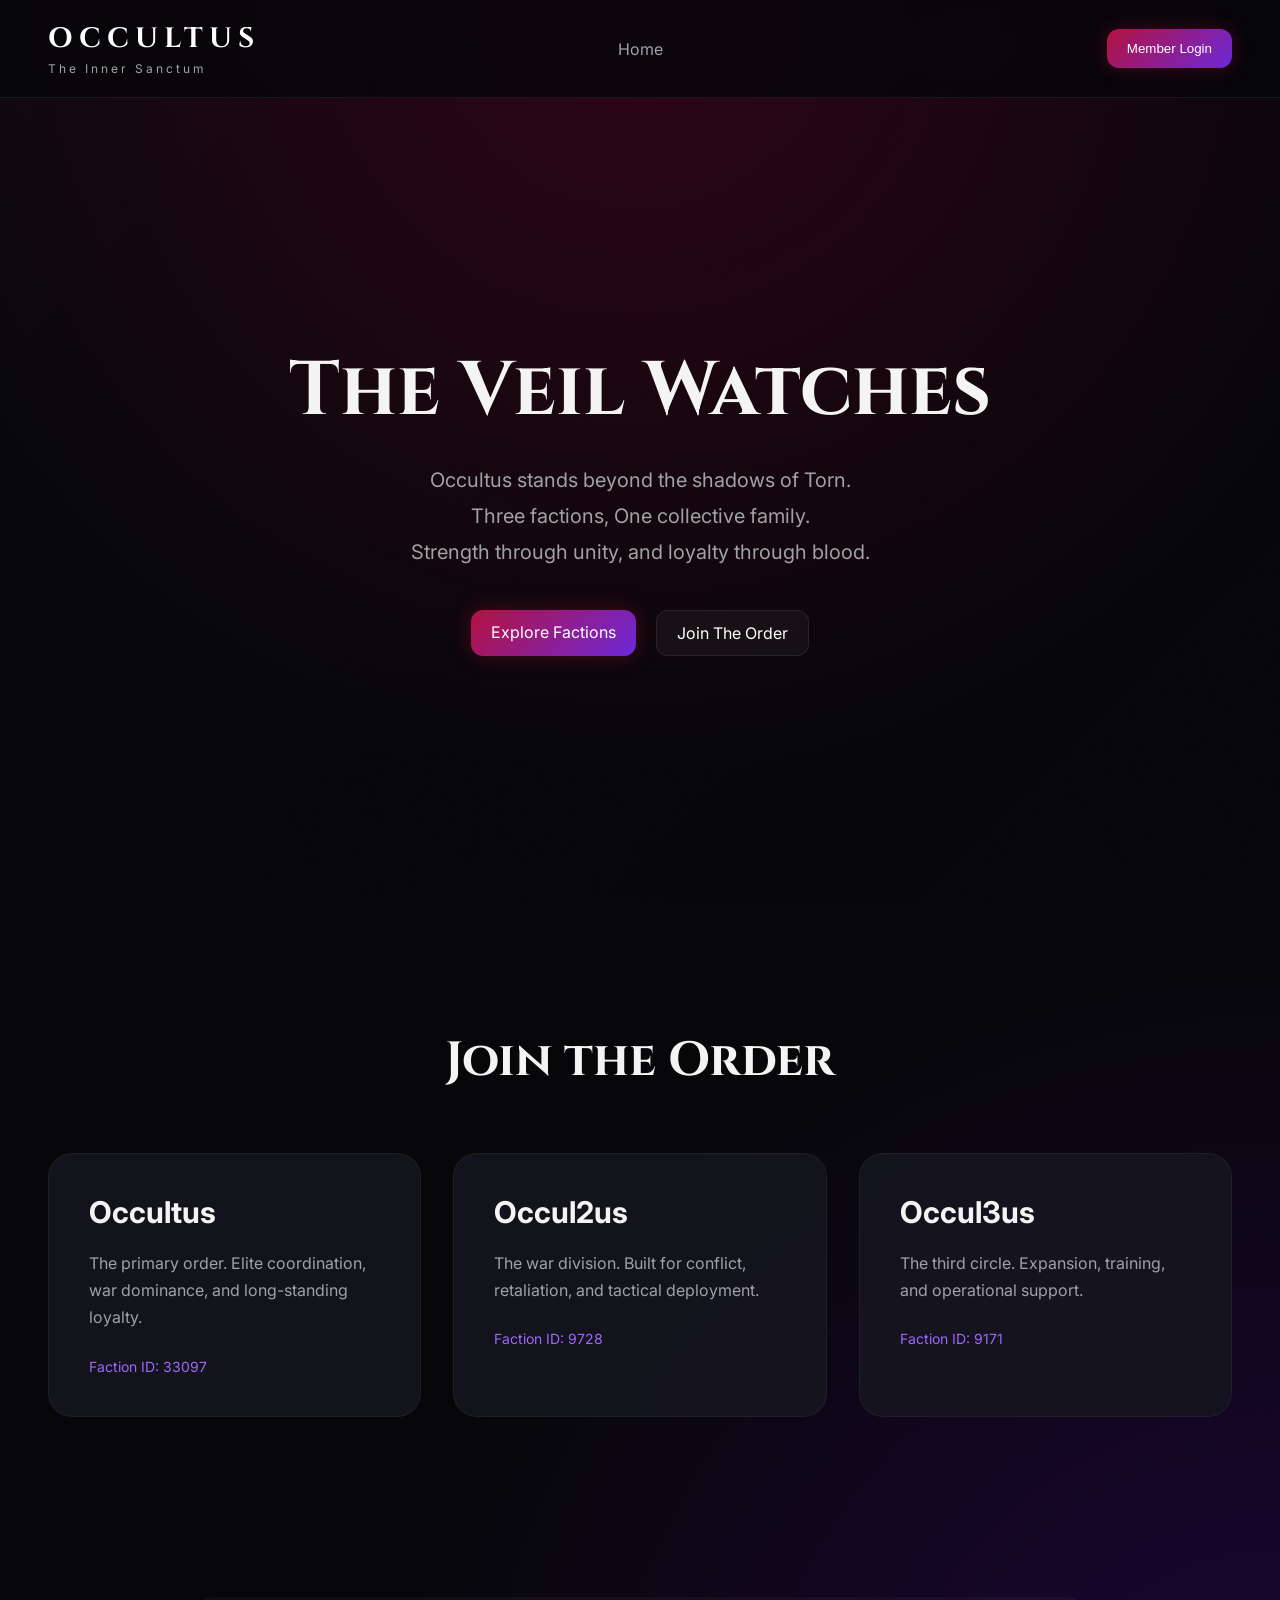
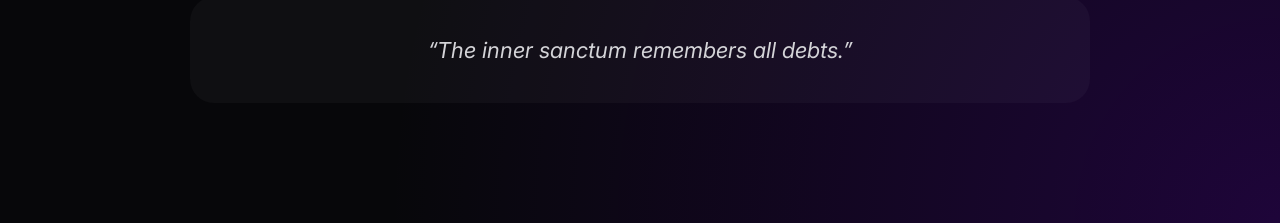
==== index.html @ 8f7e796f "Added companies page" ====
<!DOCTYPE html>
<html lang="en">
<head>
  <meta charset="UTF-8" />
  <meta name="viewport" content="width=device-width, initial-scale=1.0"/>

  <title>Occultus Hub</title>

  <link rel="stylesheet" href="css/style.css">
  <link rel="stylesheet" href="css/animations.css">
  <link rel="stylesheet" href="css/responsive.css">

  <link rel="preconnect" href="https://fonts.googleapis.com">
  <link href="https://fonts.googleapis.com/css2?family=Cinzel:wght@400;600;700&family=Inter:wght@300;400;500;600&display=swap" rel="stylesheet">
</head>

<body>

  <div class="background-overlay"></div>

  <!-- NAVBAR -->
  <nav class="navbar">

    <div class="nav-left">
      <div class="logo-container">
        <h1 class="logo-text">OCCULTUS</h1>
        <span class="logo-subtitle">
          The Inner Sanctum
        </span>
      </div>
    </div>

    <div class="nav-center"></div>

    <div class="nav-right">
      <div  id="welcomeContainer"  class="welcome-container hidden">
        <span id="welcomeText"></span>
        <button  id="logoutBtn"  class="logout-btn">  Logout</button>
      </div>
      <button  id="loginBtn"  class="login-btn">  Member Login</button>
    </div>

  </nav>

  <!-- HERO -->
  <section class="hero-section">

    <div class="hero-content">

      <div class="hero-glow"></div>

      <h1 class="hero-title">
        The Veil Watches
      </h1>

      <p class="hero-description">
        Occultus stands beyond the shadows of Torn.<br>
        Three factions, One collective family.<br>
        Strength through unity, and loyalty through blood.
      </p>

      <div class="hero-buttons">
        <a href="factions.html" class="primary-btn">
          Explore Factions
        </a>

        <a href="https://www.torn.com/factions.php?step=profile&ID=33097" class="secondary-btn">
          Join The Order
        </a>
      </div>

    </div>

  </section>

  <!-- FACTIONS -->
  <section class="faction-section">

    <h2 class="section-title">
      Join the Order
    </h2>

    <div class="faction-grid">

      <div class="faction-card">
        <div class="card-glow"></div>

        <h3>Occultus</h3>

        <p>
          The primary order. Elite coordination,
          war dominance, and long-standing loyalty.
        </p>

        <span class="faction-meta">Faction ID: 33097</span>
      </div>

      <div class="faction-card">
        <div class="card-glow"></div>

        <h3>Occul2us</h3>

        <p>
          The war division. Built for conflict,
          retaliation, and tactical deployment.
        </p>

        <span class="faction-meta">Faction ID: 9728</span>
      </div>

      <div class="faction-card">
        <div class="card-glow"></div>

        <h3>Occul3us</h3>

        <p>
          The third circle. Expansion,
          training, and operational support.
        </p>

        <span class="faction-meta">Faction ID: 9171</span>
      </div>

    </div>

  </section>

  <!-- QUOTE -->
  <section class="quote-section">

    <div class="quote-box">
        <p id="rotatingQuote"></p>
    </div>

  </section>

  <!-- LOGIN MODAL -->
  <div id="loginModal" class="modal hidden">

    <div class="modal-content">

      <button id="closeModal" class="close-btn">  ×</button>

      <h2>Member Authentication</h2>
      <p class="modal-description">
        Enter your Torn API key to access the inner sanctum.
      </p>

      <input
        type="password"
        id="apiKeyInput"
        placeholder="Enter Torn API Key"
      />

      <button  id="submitLogin"  class="submit-btn">  Authenticate</button>

      <div id="loginStatus"></div>

    </div>

  </div>

  <script src="js/config.js"></script>
  <script src="js/auth.js"></script>
  <script src="js/nav.js"></script>
  <script src="js/ui.js"></script>
  <script src="js/app.js"></script>

</body>
</html>
---- css/style.css ----
* {
  margin: 0;
  padding: 0;
  box-sizing: border-box;
}

:root {
  --bg-primary: #07070a;
  --bg-secondary: #121218;
  --bg-card: rgba(22, 22, 32, 0.82);

  --red-primary: #b3123f;
  --red-glow: #ff2f6d;

  --purple-primary: #6d28d9;
  --purple-glow: #9f67ff;

  --text-primary: #f4f4f5;
  --text-secondary: #a1a1aa;

  --border-glow: rgba(255,255,255,0.08);
}

body {
  background:
    radial-gradient(circle at top, rgba(120, 0, 40, 0.35), transparent 40%),
    radial-gradient(circle at bottom right, rgba(90, 0, 180, 0.28), transparent 40%),
    var(--bg-primary);

  color: var(--text-primary);

  font-family: 'Inter', sans-serif;

  min-height: 100vh;

  overflow-x: hidden;
}
body::after {
  content: "";
  position: fixed;
  inset: 0;
  background: url("../assets/noise.png");
  opacity: 0.05;
  pointer-events: none;
}

.background-overlay {
  position: fixed;
  inset: 0;

  background:
    linear-gradient(
      135deg,
      rgba(255,255,255,0.01),
      rgba(255,255,255,0)
    );

  pointer-events: none;
}

/* NAVBAR */
.navbar {
  position: sticky;
  top: 0;

  width: 100%;

  padding: 20px 48px;

  display: flex;
  align-items: center;
  justify-content: space-between;

  background: rgba(5, 5, 10, 0.82);

  border-bottom: 1px solid var(--border-glow);

  backdrop-filter: blur(14px);

  z-index: 1000;

  position: sticky;
}

.nav-left,
.nav-right {
  z-index: 2;
}

.nav-left {
  display: flex;
  align-items: center;
}

.nav-right {
  display: flex;
  align-items: center;
  gap: 12px;
}

.nav-center {
  position: absolute;

  left: 50%;
  transform: translateX(-50%);

  display: flex;
  align-items: center;
  justify-content: center;

  gap: 32px;

  z-index: 1;
}

.nav-center a {
  color: var(--text-secondary);

  text-decoration: none;

  transition: 0.3s ease;
}

.nav-center a:hover {
  color: white;
}

.logo-container {
  position: relative;
}

.logo-text {
  font-family: 'Cinzel', serif;

  letter-spacing: 6px;

  font-size: 28px;

  color: white;
}

.logo-subtitle {
  color: var(--text-secondary);

  font-size: 12px;

  letter-spacing: 3px;
}

.login-btn,
.submit-btn,
.primary-btn,
.secondary-btn,
.logout-btn {
  border: none;

  cursor: pointer;

  transition: 0.3s ease;
}

.login-btn,
.submit-btn,
.primary-btn {
  background:
    linear-gradient(
      135deg,
      var(--red-primary),
      var(--purple-primary)
    );

  color: white;

  padding: 12px 20px;

  border-radius: 12px;

  box-shadow:
    0 0 20px rgba(179, 18, 63, 0.35);
}

.login-btn:hover,
.submit-btn:hover,
.primary-btn:hover {
  transform: translateY(-2px);

  box-shadow:
    0 0 30px rgba(179, 18, 63, 0.5);
}

.secondary-btn {
  padding: 12px 20px;

  border-radius: 12px;

  background: rgba(255,255,255,0.04);

  border: 1px solid rgba(255,255,255,0.08);

  color: white;

  text-decoration: none;
}

.hero-section {
  min-height: 90vh;

  display: flex;
  align-items: center;
  justify-content: center;

  padding: 100px 24px;

  text-align: center;
}

.hero-content {
  max-width: 900px;
}

.hero-title {
  font-family: 'Cinzel', serif;

  font-size: 76px;

  line-height: 1.1;

  margin-bottom: 28px;
}

.hero-description {
  color: var(--text-secondary);

  font-size: 20px;

  line-height: 1.8;

  max-width: 700px;

  margin: 0 auto 40px auto;
}

.hero-buttons {
  display: flex;
  gap: 20px;
  justify-content: center;
}

.primary-btn,
.secondary-btn {
  text-decoration: none;
}

.faction-section {
  padding: 120px 48px;
}

.section-title {
  font-family: 'Cinzel', serif;

  text-align: center;

  font-size: 48px;

  margin-bottom: 60px;
}

.faction-grid {
  display: grid;

  grid-template-columns: repeat(3, 1fr);

  gap: 32px;
}

.faction-card {
  position: relative;

  background: var(--bg-card);

  border: 1px solid rgba(255,255,255,0.05);

  border-radius: 24px;

  padding: 40px;

  overflow: visible;

  backdrop-filter: blur(12px);

  transition: 0.3s ease;
}

.faction-card:hover {
  transform: translateY(-6px);

  border-color: rgba(255,255,255,0.12);
}

.faction-card h3 {
  font-size: 30px;

  margin-bottom: 20px;
}

.faction-card p {
  color: var(--text-secondary);

  line-height: 1.7;

  margin-bottom: 24px;
}

.faction-tag {
  color: var(--purple-glow);

  font-size: 14px;
}

.quote-section {
  padding: 60px 24px 120px;
}

.quote-box {
  max-width: 900px;

  margin: auto;

  padding: 40px;

  border-radius: 24px;

  background: rgba(255,255,255,0.03);

  text-align: center;

  font-size: 22px;

  font-style: italic;

  color: #d4d4d8;
}

#rotatingQuote {
  transition: opacity 0.3s ease;
}

/* MODAL */

.modal {
  position: fixed;
  inset: 0;

  display: flex;
  align-items: center;
  justify-content: center;

  background: rgba(0,0,0,0.75);

  z-index: 5000;
}

.modal-content {
  width: 90%;
  max-width: 460px;

  background: #121218;

  border-radius: 24px;

  padding: 40px;

  position: relative;

  border: 1px solid rgba(255,255,255,0.08);
}

.modal-content h2 {
  margin-bottom: 16px;
}

.modal-description {
  color: var(--text-secondary);

  margin-bottom: 24px;
}

.modal-content input {
  width: 100%;

  padding: 16px;

  border-radius: 12px;

  border: none;

  background: rgba(255,255,255,0.05);

  color: white;

  margin-bottom: 20px;
}

.close-btn {
  position: absolute;

  top: 20px;
  right: 20px;

  background: none;

  border: none;

  color: white;

  font-size: 28px;

  cursor: pointer;
}

.hidden {
  display: none !important;
}

.welcome-container {
  display: flex;
  align-items: center;
  gap: 12px;
}

.logout-btn {
  background: rgba(255,255,255,0.08);

  color: white;

  padding: 10px 14px;

  border-radius: 10px;
}

.active-faction {
  border: 1px solid rgba(255, 47, 109, 0.8) !important;
  box-shadow:
    0 0 25px rgba(255, 47, 109, 0.4),
    inset 0 0 30px rgba(109, 40, 217, 0.2);
  transform: scale(1.02);
}

.faction-meta {
  margin-top: 10px;
  font-size: 14px;
  /*color: var(--text-secondary);*/
  color: var(--purple-glow);
}

.company-stars {
  margin: 16px 0;
  font-size: 20px;
}

.company-star {
  color: rgba(255,255,255,0.2);
}

.company-star.filled {
  color: #ffd166;
}

.company-expand {
  max-height: 0;
  overflow: hidden;
  transition: 0.35s ease;
}

.company-card.expanded .company-expand {
  max-height: 2000px;
  margin-top: 30px;
}

.company-detail-grid {
  display: grid;
  grid-template-columns: 1fr 1fr 1fr;
  gap: 25px;
}

.company-detail-grid > div {
  padding: 5px 0;
}

.employee-title {
  padding: 15px 0 0;
  font-size: 18px;
}

.employee-row {
  display: grid;
  grid-template-columns: 1.5fr 1fr 1fr;
  gap: 12px;

  padding: 12px 0;

  border-bottom:
    1px solid rgba(255,255,255,0.05);

  font-size: 14px;
}

.employee-row a,
.faction-meta a {
  color: var(--purple-glow);
  text-decoration: none;
}

.employee-row a:hover,
.faction-meta a:hover {
  color: white;
}
---- css/animations.css ----
.hero-title {
  animation: fadeUp 1s ease forwards;
}

.hero-description {
  animation: fadeUp 1.4s ease forwards;
}

.hero-buttons {
  animation: fadeUp 1.8s ease forwards;
}

@keyframes fadeUp {
  from {
    opacity: 0;
    transform: translateY(30px);
  }

  to {
    opacity: 1;
    transform: translateY(0);
  }
}
---- css/responsive.css ----
@media (max-width: 1100px) {

  .faction-grid {
    grid-template-columns: 1fr;
  }

}

@media (max-width: 900px) {

  .navbar {
    flex-direction: column;
    gap: 24px;
  }

  .nav-center {
    flex-wrap: wrap;
    justify-content: center;
  }

  .hero-title {
    font-size: 52px;
  }

  .hero-description {
    font-size: 18px;
  }

}

@media (max-width: 600px) {

  .navbar {
    padding: 20px;
  }

  .hero-title {
    font-size: 40px;
  }

  .hero-buttons {
    flex-direction: column;
  }

  .section-title {
    font-size: 34px;
  }

  .faction-card {
    padding: 28px;
  }

}
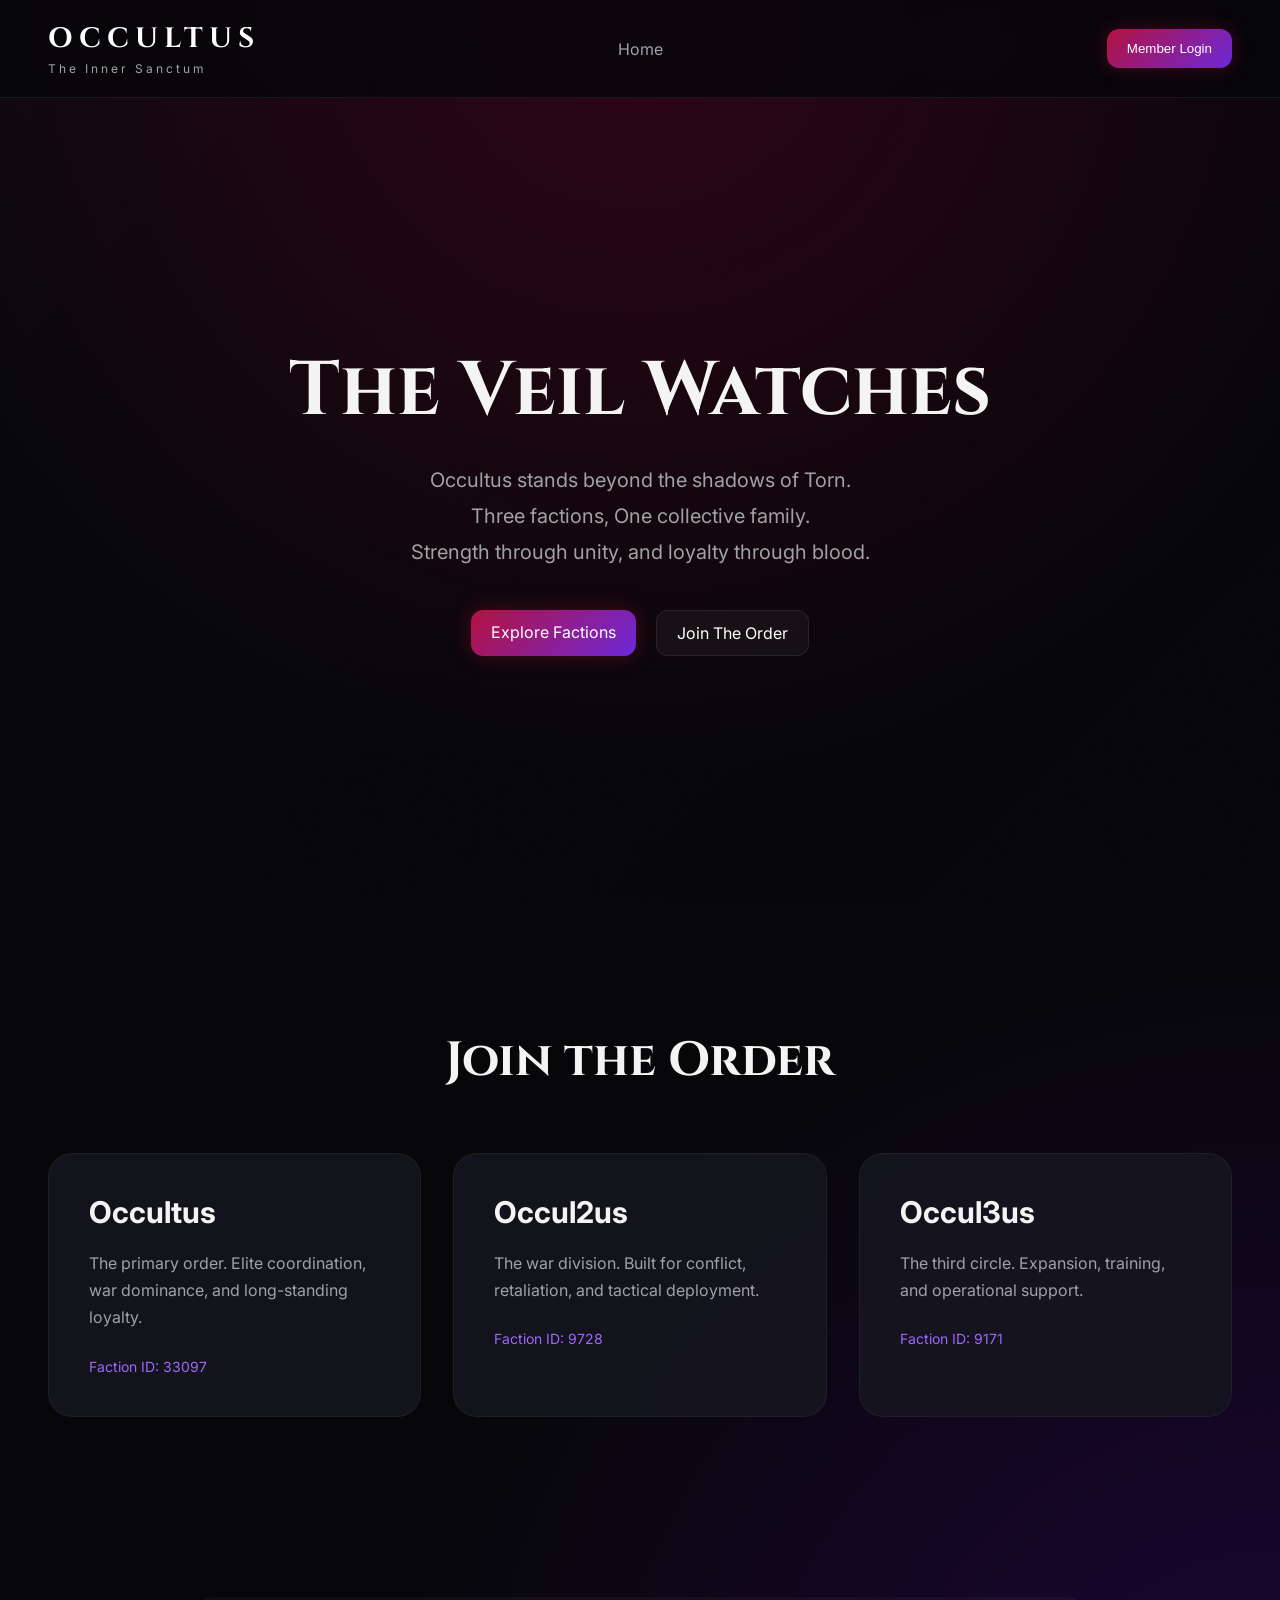
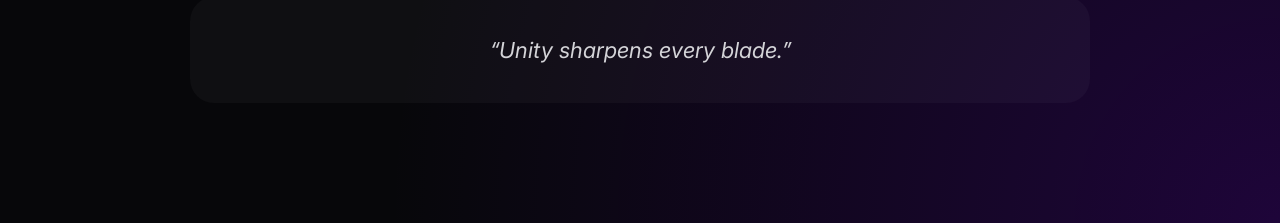
==== commit c94c9152: "Merge branch 'main' of https://github.com/ReconDalek/OccultusHub" ====
--- a/index.html
+++ b/index.html
@@ -46,7 +46,6 @@
   <section class="hero-section">
 
     <div class="hero-content">
-
       <div class="hero-glow"></div>
 
       <h1 class="hero-title">
@@ -167,4 +166,4 @@
   <script src="js/app.js"></script>
 
 </body>
-</html>+</html>
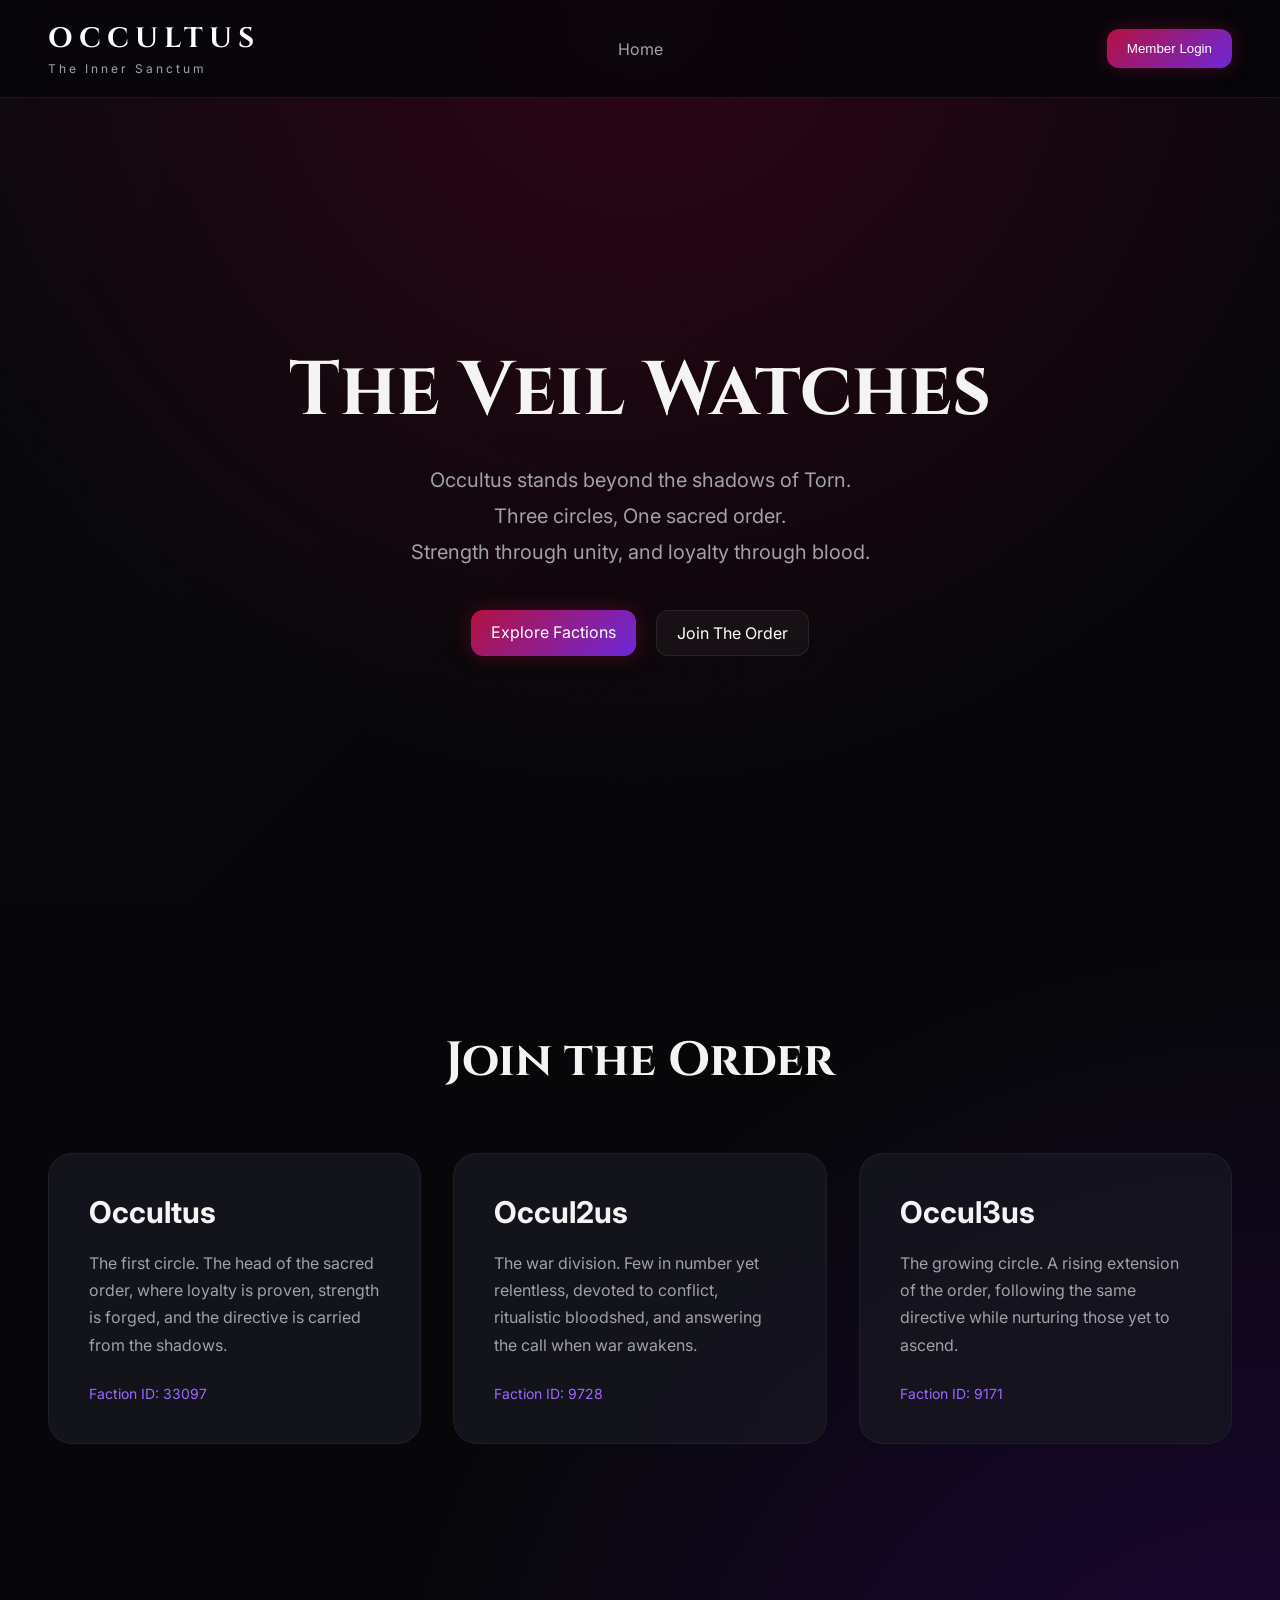
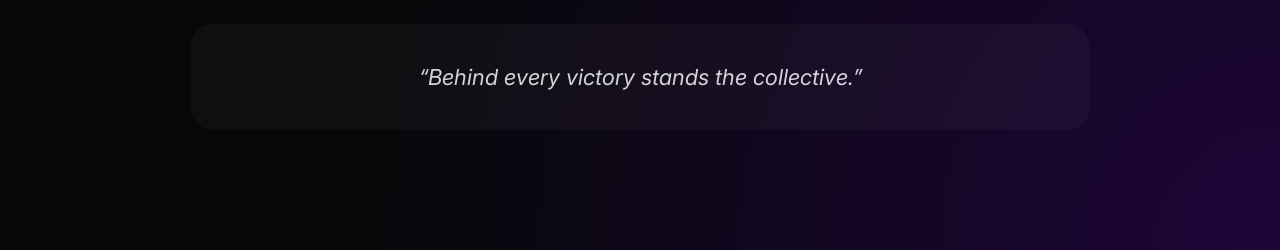
==== commit 652600a5: "Minor text changes" ====
--- a/index.html
+++ b/index.html
@@ -54,7 +54,7 @@
 
       <p class="hero-description">
         Occultus stands beyond the shadows of Torn.<br>
-        Three factions, One collective family.<br>
+        Three circles, One sacred order.<br>
         Strength through unity, and loyalty through blood.
       </p>
 
@@ -81,44 +81,71 @@
 
     <div class="faction-grid">
 
-      <div class="faction-card">
-        <div class="card-glow"></div>
+      <a
+        href="https://www.torn.com/factions.php?step=profile&ID=33097"
+        target="_blank"
+        class="faction-link"
+      >
+        <div class="faction-card">
+          <div class="card-glow"></div>
 
-        <h3>Occultus</h3>
+          <h3>Occultus</h3>
 
-        <p>
-          The primary order. Elite coordination,
-          war dominance, and long-standing loyalty.
-        </p>
+          <p>
+            The first circle. The head of the sacred order,
+            where loyalty is proven, strength is forged,
+            and the directive is carried from the shadows.
+          </p>
 
-        <span class="faction-meta">Faction ID: 33097</span>
-      </div>
+          <span class="faction-meta">
+            Faction ID: 33097
+          </span>
+        </div>
+      </a>
 
-      <div class="faction-card">
-        <div class="card-glow"></div>
+      <a
+        href="https://www.torn.com/factions.php?step=profile&ID=9728"
+        target="_blank"
+        class="faction-link"
+      >
+        <div class="faction-card">
+          <div class="card-glow"></div>
 
-        <h3>Occul2us</h3>
+          <h3>Occul2us</h3>
 
-        <p>
-          The war division. Built for conflict,
-          retaliation, and tactical deployment.
-        </p>
+          <p>
+            The war division. Few in number yet relentless,
+            devoted to conflict, ritualistic bloodshed,
+            and answering the call when war awakens.
+          </p>
 
-        <span class="faction-meta">Faction ID: 9728</span>
-      </div>
+          <span class="faction-meta">
+            Faction ID: 9728
+          </span>
+        </div>
+      </a>
 
-      <div class="faction-card">
-        <div class="card-glow"></div>
+      <a
+        href="https://www.torn.com/factions.php?step=profile&ID=9171"
+        target="_blank"
+        class="faction-link"
+      >
+        <div class="faction-card">
+          <div class="card-glow"></div>
 
-        <h3>Occul3us</h3>
+          <h3>Occul3us</h3>
 
-        <p>
-          The third circle. Expansion,
-          training, and operational support.
-        </p>
+          <p>
+            The growing circle. A rising extension
+            of the order, following the same directive
+            while nurturing those yet to ascend.
+          </p>
 
-        <span class="faction-meta">Faction ID: 9171</span>
-      </div>
+          <span class="faction-meta">
+            Faction ID: 9171
+          </span>
+        </div>
+      </a>
 
     </div>
 
--- a/css/style.css
+++ b/css/style.css
@@ -514,4 +514,14 @@
 .employee-row a:hover,
 .faction-meta a:hover {
   color: white;
+}
+
+.faction-link {
+  text-decoration: none;
+  color: inherit;
+  display: block;
+}
+
+.faction-link:hover {
+  text-decoration: none;
 }
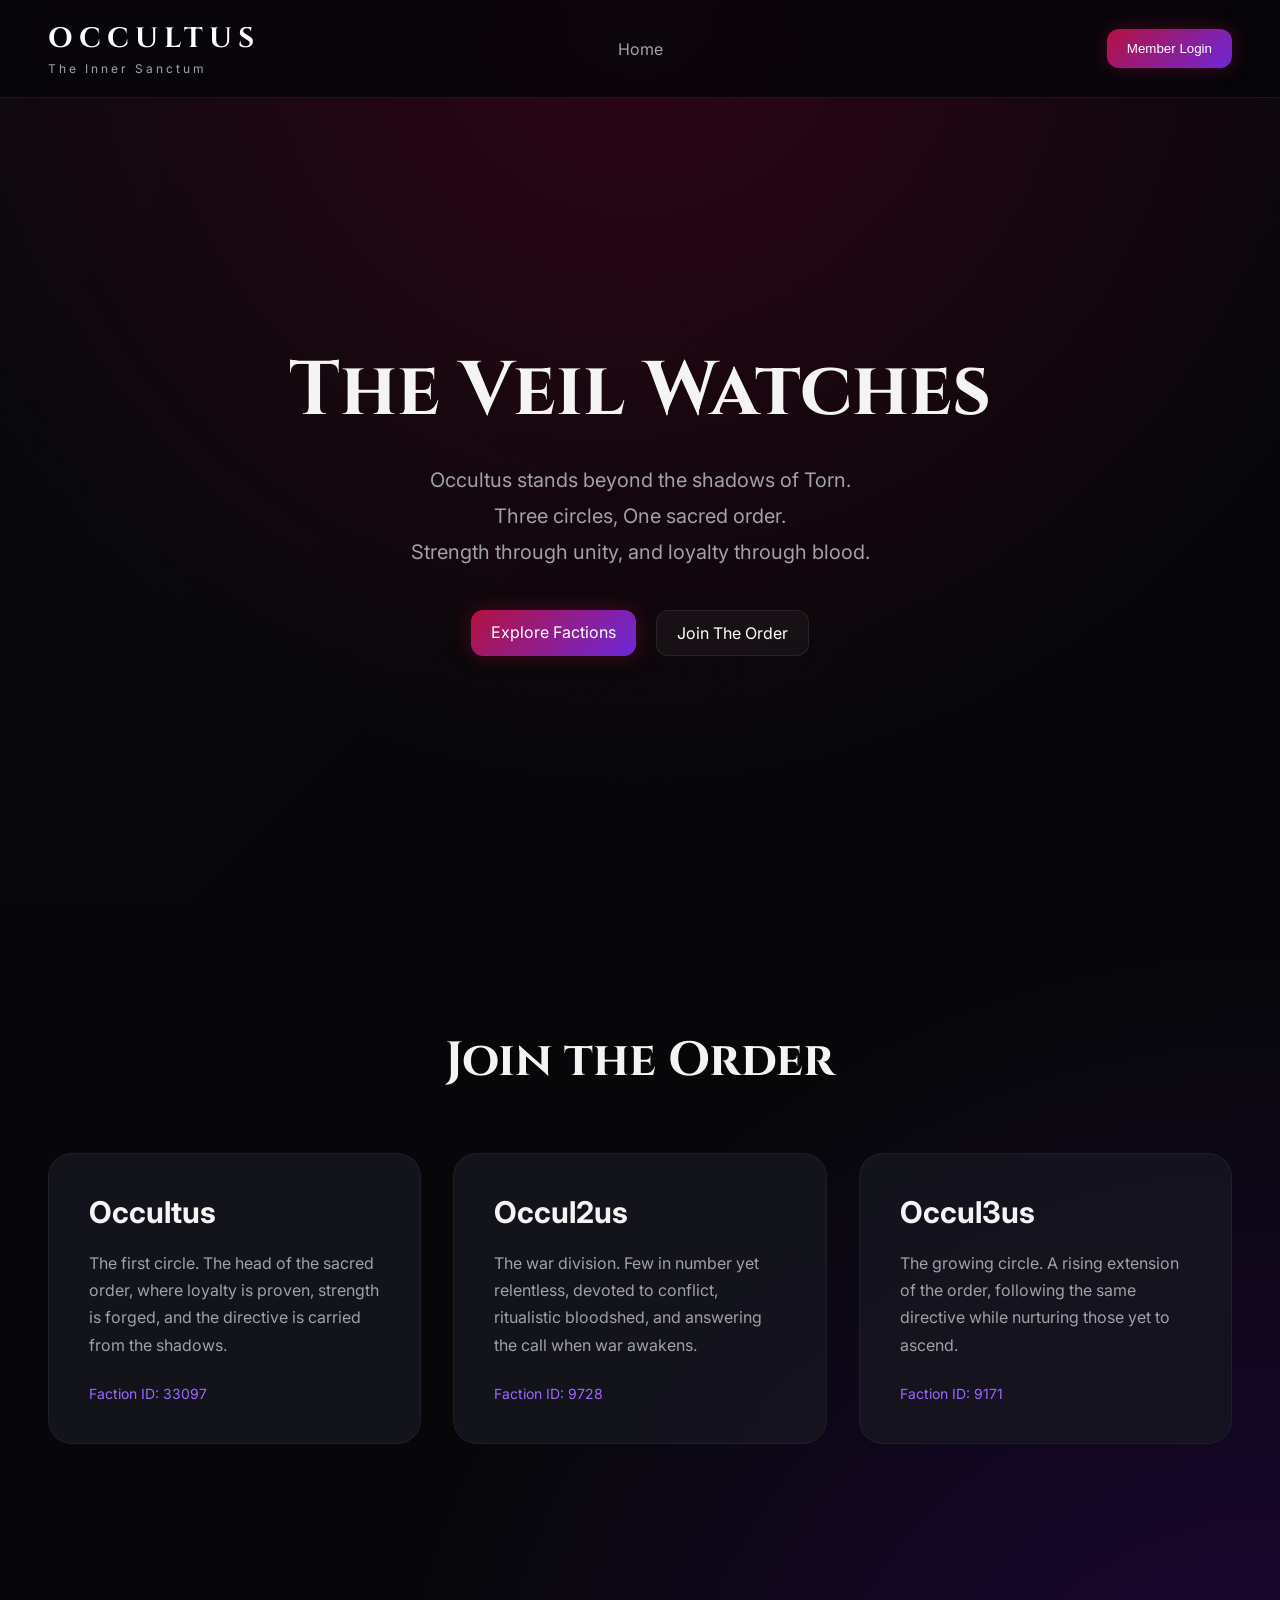
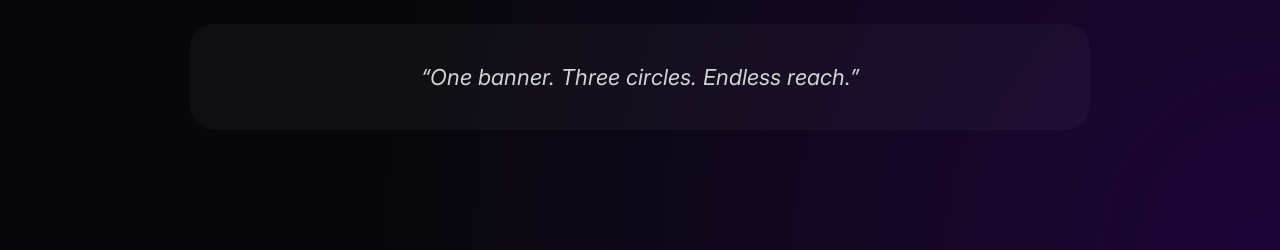
==== commit 60088cef: "login encryption" ====
--- a/index.html
+++ b/index.html
@@ -165,9 +165,10 @@
 
     <div class="modal-content">
 
-      <button id="closeModal" class="close-btn">  ×</button>
+      <button id="closeModal" class="close-btn">×</button>
 
       <h2>Member Authentication</h2>
+
       <p class="modal-description">
         Enter your Torn API key to access the inner sanctum.
       </p>
@@ -178,9 +179,31 @@
         placeholder="Enter Torn API Key"
       />
 
-      <button  id="submitLogin"  class="submit-btn">  Authenticate</button>
+      <!-- OPTIONS -->
+      <div style="margin: 0px 0px 18px; display: flex; flex-direction: column; gap: 10px; color: var(--text-secondary); font-size: 14px; width: 100%; align-items: flex-start; text-align: left;">
+
+        <!-- Changed align-items to flex-start and added a margin-top tweak to the input -->
+        <label style="display:flex; align-items:flex-start; gap:8px; cursor:pointer; white-space: nowrap; line-height: 1.2;">
+          <input type="checkbox" id="rememberMe" style="margin: 0; transform: translateY(2px);">
+          Remember Me
+        </label>
+
+        <label style="display:flex; align-items:flex-start; gap:8px; cursor:pointer; white-space: nowrap; line-height: 1.2;">
+          <input type="checkbox" id="stayLoggedIn" style="margin: 0; transform: translateY(2px);">
+          Stay Logged In
+        </label>
+
+      </div>
+
+      <button id="submitLogin" class="submit-btn">
+        Authenticate
+      </button>
 
       <div id="loginStatus"></div>
+
+      <p class="modal-footer">
+          By submitting your API key, you consent to it being saved securely and used for faction data collection.<br>Your key will never be shared or stored in plaintext and you can revoke access at any time.
+        </p>
 
     </div>
 
--- a/css/style.css
+++ b/css/style.css
@@ -385,6 +385,13 @@
   margin-bottom: 24px;
 }
 
+.modal-footer {
+  color: var(--text-secondary);
+  margin: 40px 0 0;
+  font-style: italic;
+  font-size: 13px;
+}
+
 .modal-content input {
   width: 100%;
 
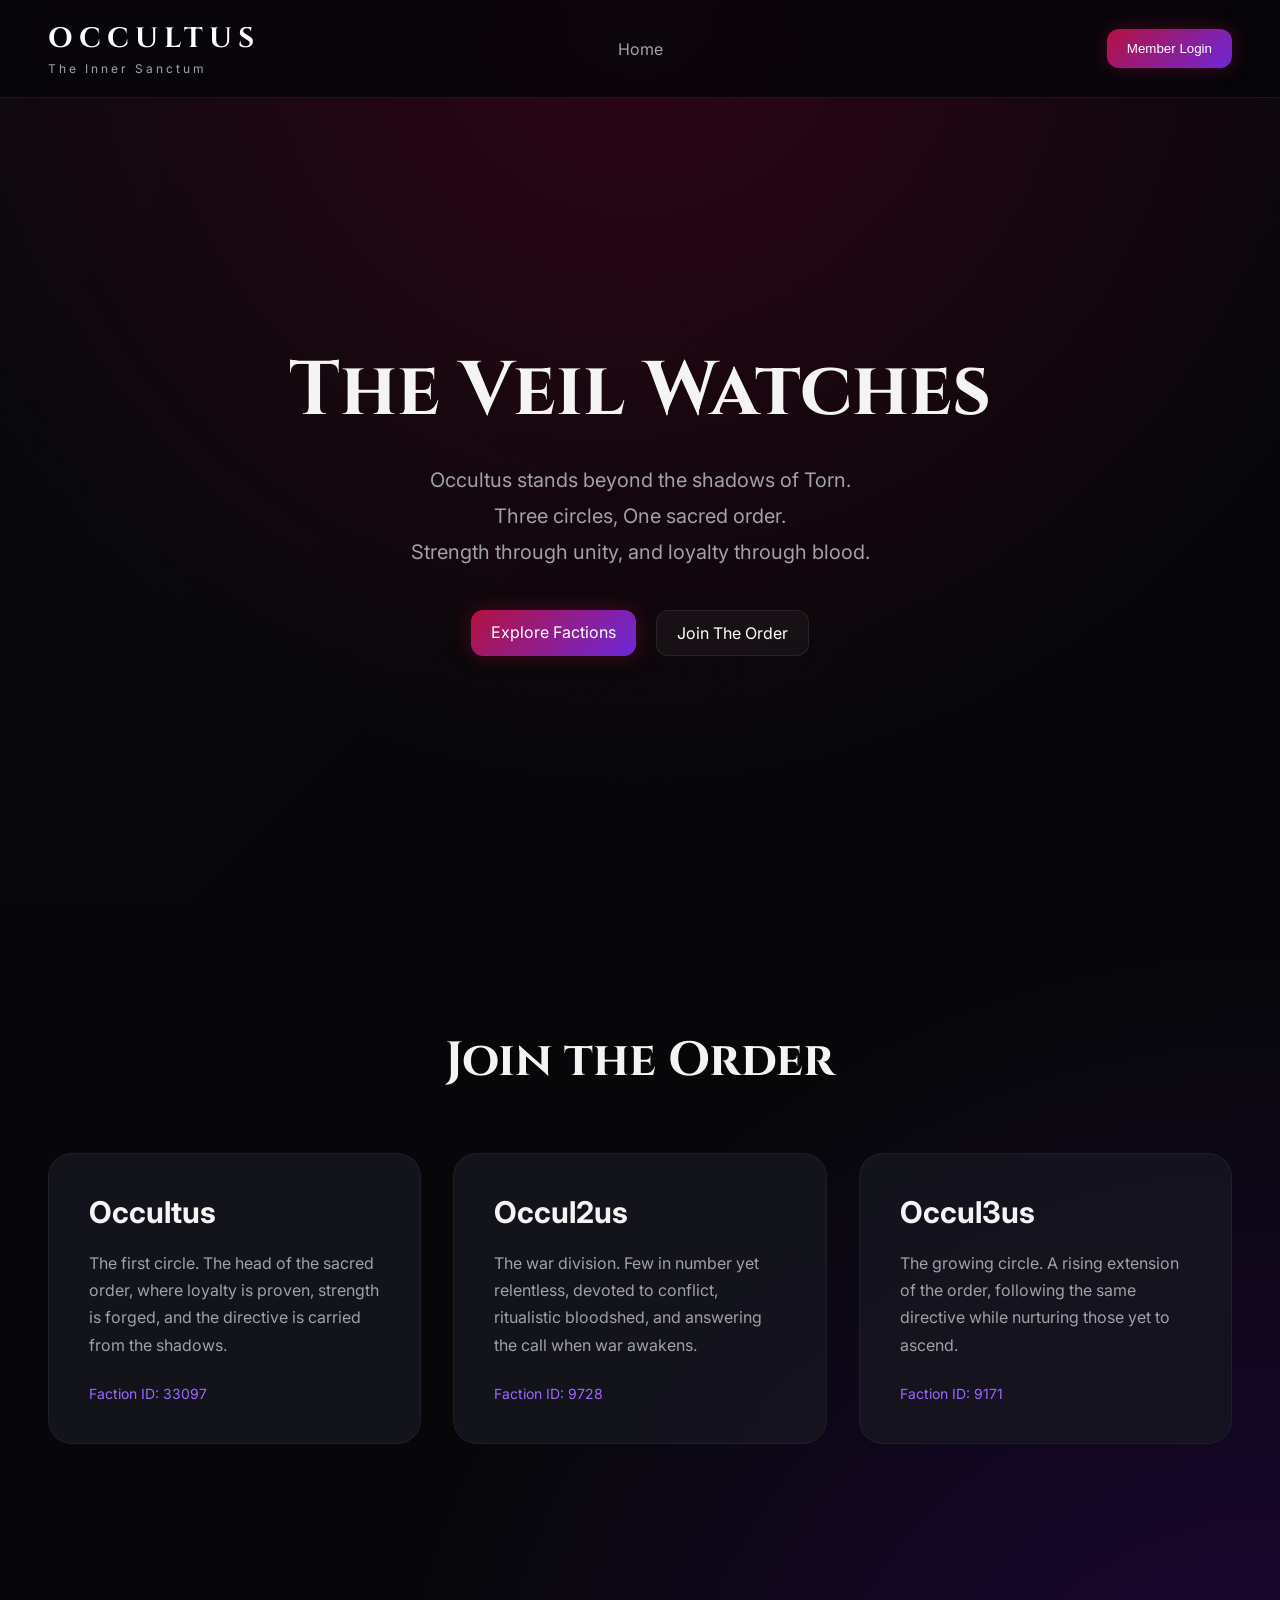
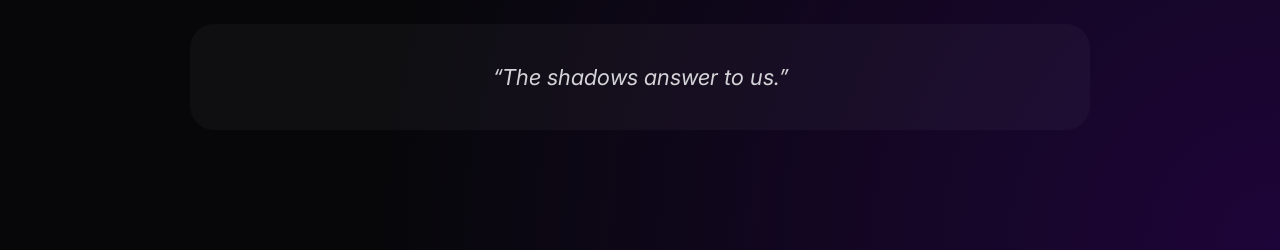
==== commit 89a9fc64: "company page fixes" ====
--- a/index.html
+++ b/index.html
@@ -63,7 +63,7 @@
           Explore Factions
         </a>
 
-        <a href="https://www.torn.com/factions.php?step=profile&ID=33097" class="secondary-btn">
+        <a href="#join-section" class="secondary-btn">
           Join The Order
         </a>
       </div>
@@ -73,7 +73,7 @@
   </section>
 
   <!-- FACTIONS -->
-  <section class="faction-section">
+  <section class="faction-section" id="join-section">
 
     <h2 class="section-title">
       Join the Order
--- a/css/style.css
+++ b/css/style.css
@@ -531,4 +531,8 @@
 
 .faction-link:hover {
   text-decoration: none;
+}
+
+html {
+  scroll-behavior: smooth;
 }
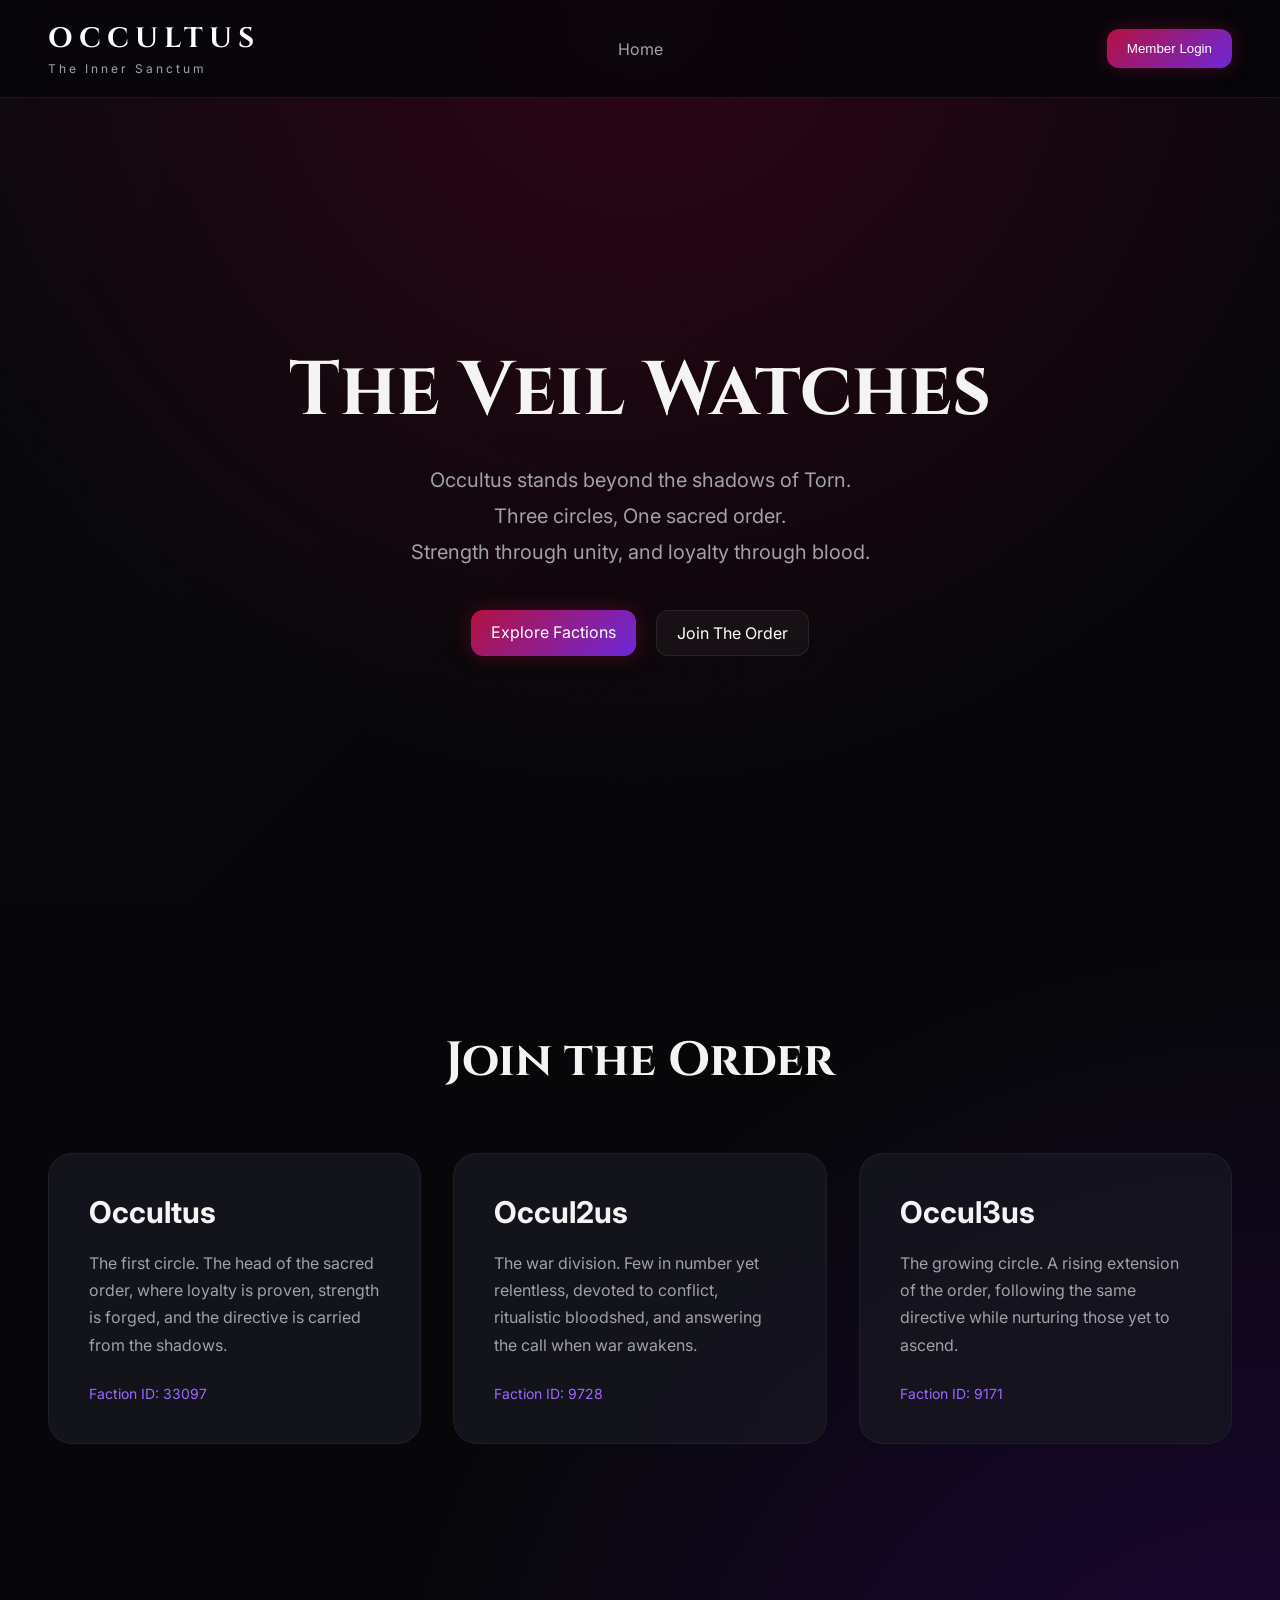
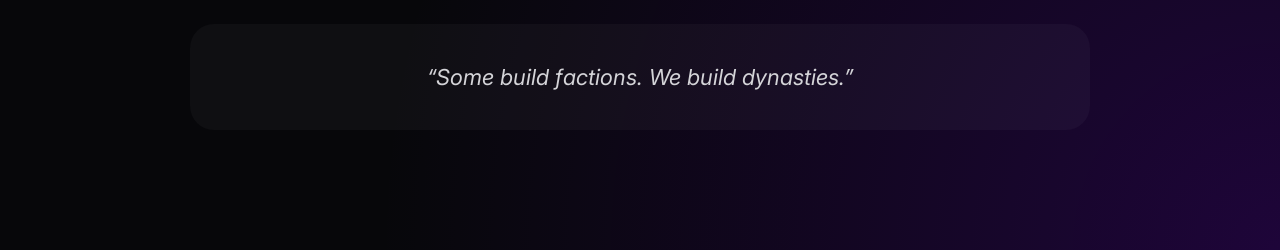
==== commit f04a3bb0: "added member card" ====
--- a/index.html
+++ b/index.html
@@ -24,20 +24,59 @@
     <div class="nav-left">
       <div class="logo-container">
         <h1 class="logo-text">OCCULTUS</h1>
-        <span class="logo-subtitle">
-          The Inner Sanctum
-        </span>
+        <span class="logo-subtitle">The Inner Sanctum</span>
       </div>
     </div>
 
     <div class="nav-center"></div>
 
     <div class="nav-right">
-      <div  id="welcomeContainer"  class="welcome-container hidden">
-        <span id="welcomeText"></span>
-        <button  id="logoutBtn"  class="logout-btn">  Logout</button>
-      </div>
-      <button  id="loginBtn"  class="login-btn">  Member Login</button>
+
+      <!-- MEMBER CARD -->
+      <div
+        id="memberCardContainer"
+        class="member-card-container hidden"
+      >
+        <button id="memberCardBtn" class="member-card-btn">
+          <img
+            id="memberAvatar"
+            class="member-avatar"
+            src=""
+            alt="Member Avatar"
+          />
+        </button>
+
+        <div id="memberDropdown" class="member-dropdown hidden">
+
+          <div class="member-header">
+
+            <img
+              id="memberDropdownAvatar"
+              class="member-dropdown-avatar"
+              src=""
+              alt="Member Avatar"
+            />
+
+            <div>
+              <div id="memberName"></div>
+              <div id="memberRole"></div>
+              <div id="memberFaction"></div>
+            </div>
+
+          </div>
+
+          <div class="member-actions">
+            <button id="logoutBtn" class="logout-btn">Logout</button>
+          </div>
+
+        </div>
+      </div>
+
+      <!-- LOGIN BUTTON (ONLY ONE) -->
+      <button id="loginBtn" class="login-btn">
+        Member Login
+      </button>
+
     </div>
 
   </nav>
--- a/css/style.css
+++ b/css/style.css
@@ -95,7 +95,9 @@
 .nav-right {
   display: flex;
   align-items: center;
+  justify-content: flex-end;
   gap: 12px;
+  margin-left: auto; 
 }
 
 .nav-center {
@@ -535,4 +537,101 @@
 
 html {
   scroll-behavior: smooth;
+}
+
+.faction-details.hidden {
+  display: none;
+}
+
+.member-list {
+  margin-top: 10px;
+  display: flex;
+  flex-direction: column;
+  gap: 6px;
+}
+
+.member-row {
+  display: grid;
+  grid-template-columns: 1fr 120px 120px;
+  gap: 10px;
+  font-size: 14px;
+}
+
+.faction-card.expandable {
+  cursor: pointer;
+}
+
+.faction-card.expanded {
+  border: 1px solid rgba(255,255,255,0.2);
+}
+
+.member-card-container {
+  position: relative;
+}
+
+.member-card-btn {
+  border: none;
+  background: transparent;
+  cursor: pointer;
+  padding: 0;
+}
+
+.member-avatar {
+  width: 52px;
+  height: 52px;
+  border-radius: 50%;
+  border: 2px solid #000;
+  object-fit: cover;
+}
+
+.member-dropdown {
+  position: absolute;
+  top: 65px;
+  right: 0;
+  width: 260px;
+  background:
+    rgba(12, 12, 12, 0.96);
+  border:
+    1px solid rgba(255,255,255,.08);
+  border-radius: 16px;
+  padding: 18px;
+  z-index: 1000;
+  box-shadow:
+    0 10px 40px rgba(0,0,0,.45);
+}
+
+.member-header {
+  display: flex;
+  gap: 14px;
+  align-items: center;
+}
+
+.member-dropdown-avatar {
+  width: 64px;
+  height: 64px;
+  border-radius: 50%;
+  border: 2px solid #000;
+  object-fit: cover;
+}
+
+#memberName {
+  font-weight: 700;
+  font-size: 16px;
+}
+
+#memberRole,
+#memberFaction {
+  font-size: 13px;
+  color:
+    var(--text-secondary);
+}
+
+.member-actions {
+  margin-top: 16px;
+}
+
+.member-card-container {
+  position: relative;
+  display: flex;
+  align-items: center;
 }
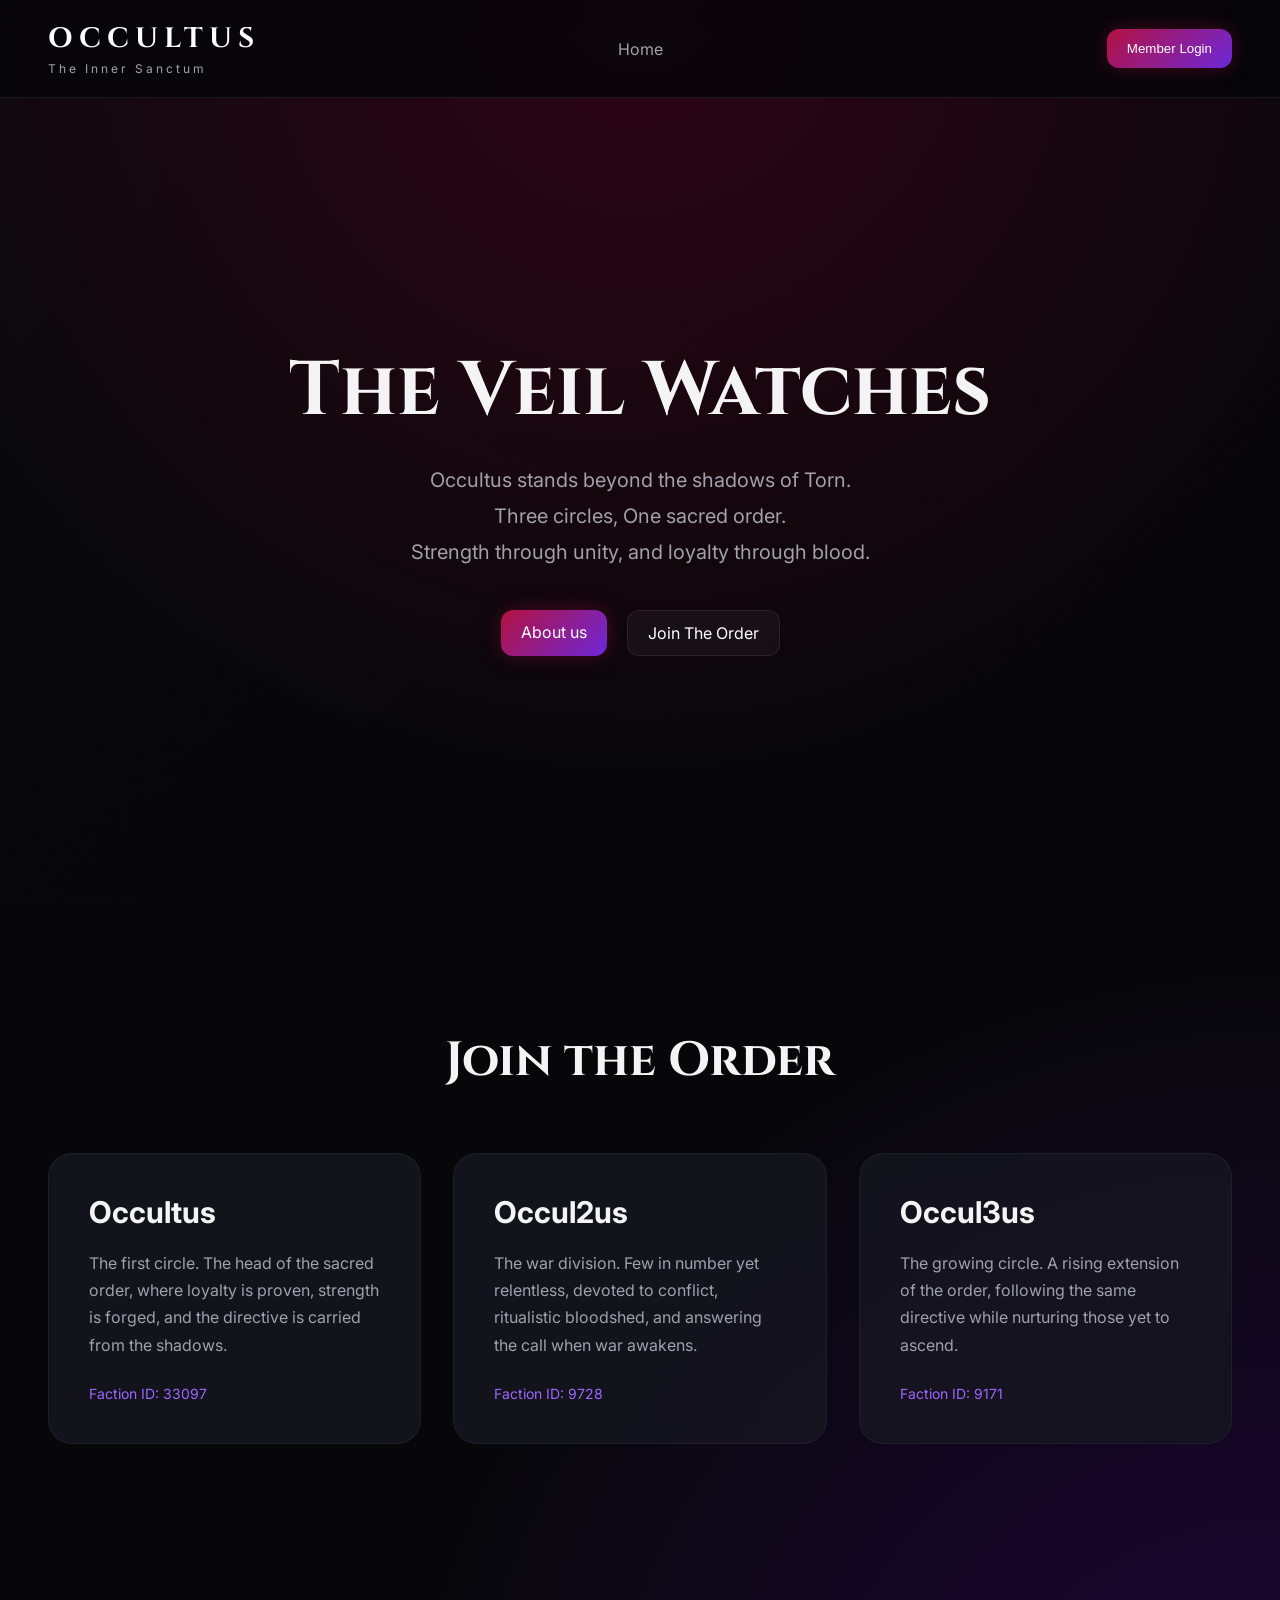
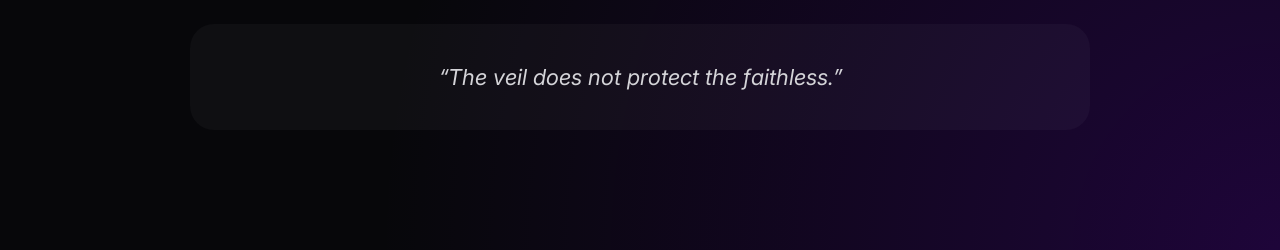
==== commit 230a9b9f: "ui inconsistancy and login change" ====
--- a/index.html
+++ b/index.html
@@ -98,8 +98,8 @@
       </p>
 
       <div class="hero-buttons">
-        <a href="factions.html" class="primary-btn">
-          Explore Factions
+        <a href="about.html" class="primary-btn">
+          About us
         </a>
 
         <a href="#join-section" class="secondary-btn">
@@ -220,12 +220,14 @@
 
       <!-- OPTIONS -->
       <div style="margin: 0px 0px 18px; display: flex; flex-direction: column; gap: 10px; color: var(--text-secondary); font-size: 14px; width: 100%; align-items: flex-start; text-align: left;">
-
+        
         <!-- Changed align-items to flex-start and added a margin-top tweak to the input -->
+        <!--
         <label style="display:flex; align-items:flex-start; gap:8px; cursor:pointer; white-space: nowrap; line-height: 1.2;">
           <input type="checkbox" id="rememberMe" style="margin: 0; transform: translateY(2px);">
           Remember Me
         </label>
+        -->
 
         <label style="display:flex; align-items:flex-start; gap:8px; cursor:pointer; white-space: nowrap; line-height: 1.2;">
           <input type="checkbox" id="stayLoggedIn" style="margin: 0; transform: translateY(2px);">
--- a/css/style.css
+++ b/css/style.css
@@ -82,14 +82,11 @@
   position: sticky;
 }
 
-.nav-left,
-.nav-right {
-  z-index: 2;
-}
-
 .nav-left {
   display: flex;
   align-items: center;
+  position: relative;
+  z-index: 20;
 }
 
 .nav-right {
@@ -98,6 +95,8 @@
   justify-content: flex-end;
   gap: 12px;
   margin-left: auto; 
+  position: relative;
+  z-index: 20;
 }
 
 .nav-center {
@@ -112,7 +111,7 @@
 
   gap: 32px;
 
-  z-index: 1;
+  z-index: 10;
 }
 
 .nav-center a {
@@ -567,6 +566,9 @@
 
 .member-card-container {
   position: relative;
+  display: flex;
+  align-items: center;
+  z-index: 5001;
 }
 
 .member-card-btn {
@@ -574,6 +576,42 @@
   background: transparent;
   cursor: pointer;
   padding: 0;
+  position: relative;
+  z-index: 5002;
+}
+
+.member-dropdown {
+  position: absolute;
+  top: calc(100% + 12px);
+  right: 0;
+
+  width: 260px;
+
+  background:
+    rgba(12, 12, 12, 0.96);
+
+  border:
+    1px solid rgba(
+      255,
+      255,
+      255,
+      0.08
+    );
+
+  border-radius: 16px;
+
+  padding: 18px;
+
+  z-index: 99999;
+
+  box-shadow:
+    0 10px 40px
+    rgba(0,0,0,.45);
+
+  backdrop-filter:
+    blur(14px);
+
+  overflow: visible;
 }
 
 .member-avatar {
@@ -582,22 +620,8 @@
   border-radius: 50%;
   border: 2px solid #000;
   object-fit: cover;
-}
-
-.member-dropdown {
-  position: absolute;
-  top: 65px;
-  right: 0;
-  width: 260px;
-  background:
-    rgba(12, 12, 12, 0.96);
-  border:
-    1px solid rgba(255,255,255,.08);
-  border-radius: 16px;
-  padding: 18px;
-  z-index: 1000;
-  box-shadow:
-    0 10px 40px rgba(0,0,0,.45);
+  display: block;
+  pointer-events: none;
 }
 
 .member-header {
@@ -622,8 +646,7 @@
 #memberRole,
 #memberFaction {
   font-size: 13px;
-  color:
-    var(--text-secondary);
+  color: var(--text-secondary);
 }
 
 .member-actions {
--- a/css/responsive.css
+++ b/css/responsive.css
@@ -1,53 +1,189 @@
+/* =========================================
+   GLOBAL FLUID SCALING
+========================================= */
+
+html {
+  font-size: clamp(
+    14px,
+    0.45vw + 12px,
+    16px
+  );
+}
+
+img,
+iframe,
+video {
+  max-width: 100%;
+  height: auto;
+}
+
+/* =========================================
+   LARGE TABLET
+========================================= */
+
 @media (max-width: 1100px) {
 
   .faction-grid {
     grid-template-columns: 1fr;
   }
 
+  .company-detail-grid {
+    grid-template-columns: 1fr 1fr;
+  }
 }
+
+/* =========================================
+   TABLET
+========================================= */
 
 @media (max-width: 900px) {
 
   .navbar {
-    flex-direction: column;
-    gap: 24px;
+    display: grid;
+
+    grid-template-columns:
+      1fr auto;
+
+    grid-template-areas:
+      "left right"
+      "center center";
+
+    align-items: center;
+
+    gap: 18px;
+
+    padding: 20px;
+  }
+
+  .nav-left {
+    grid-area: left;
+    justify-self: start;
+  }
+
+  .nav-right {
+    grid-area: right;
+    justify-self: end;
+
+    margin-left: 0;
   }
 
   .nav-center {
+    grid-area: center;
+
+    position: static;
+    transform: none;
+
+    width: 100%;
+
+    display: flex;
     flex-wrap: wrap;
     justify-content: center;
+
+    gap: 18px;
+  }
+
+  .hero-section {
+    min-height: auto;
+    padding: 80px 20px;
   }
 
   .hero-title {
-    font-size: 52px;
+    font-size: clamp(
+      42px,
+      8vw,
+      58px
+    );
   }
 
   .hero-description {
     font-size: 18px;
+    line-height: 1.7;
   }
 
+  .section-title {
+    font-size: clamp(
+      34px,
+      5vw,
+      44px
+    );
+  }
+
+  .faction-section {
+    padding: 80px 24px;
+  }
+
+  .quote-box {
+    padding: 30px;
+    font-size: 18px;
+  }
+
+  .company-detail-grid {
+    grid-template-columns: 1fr;
+  }
+
+  .employee-row {
+    grid-template-columns: 1fr;
+    gap: 4px;
+  }
 }
+
+/* =========================================
+   MOBILE
+========================================= */
 
 @media (max-width: 600px) {
 
   .navbar {
-    padding: 20px;
+    grid-template-columns:
+      1fr auto;
+
+    grid-template-areas:
+      "left right"
+      "center center";
+
+    padding: 16px;
+    gap: 16px;
+  }
+
+  .logo-text {
+    font-size: 22px;
+    letter-spacing: 4px;
+  }
+
+  .logo-subtitle {
+    font-size: 11px;
+  }
+
+  .nav-center {
+    gap: 14px;
+  }
+
+  .nav-center a {
+    font-size: 14px;
   }
 
   .hero-title {
-    font-size: 40px;
+    font-size: clamp(
+      34px,
+      10vw,
+      44px
+    );
+  }
+
+  .hero-description {
+    font-size: 16px;
   }
 
   .hero-buttons {
     flex-direction: column;
+    width: 100%;
+    align-items: center;
   }
 
-  .section-title {
-    font-size: 34px;
+  .primary-btn,
+  .secondary-btn,
+  .login-btn {
+    width: 100%;
+    max-width: 320px;
   }
-
-  .faction-card {
-    padding: 28px;
-  }
-
 }
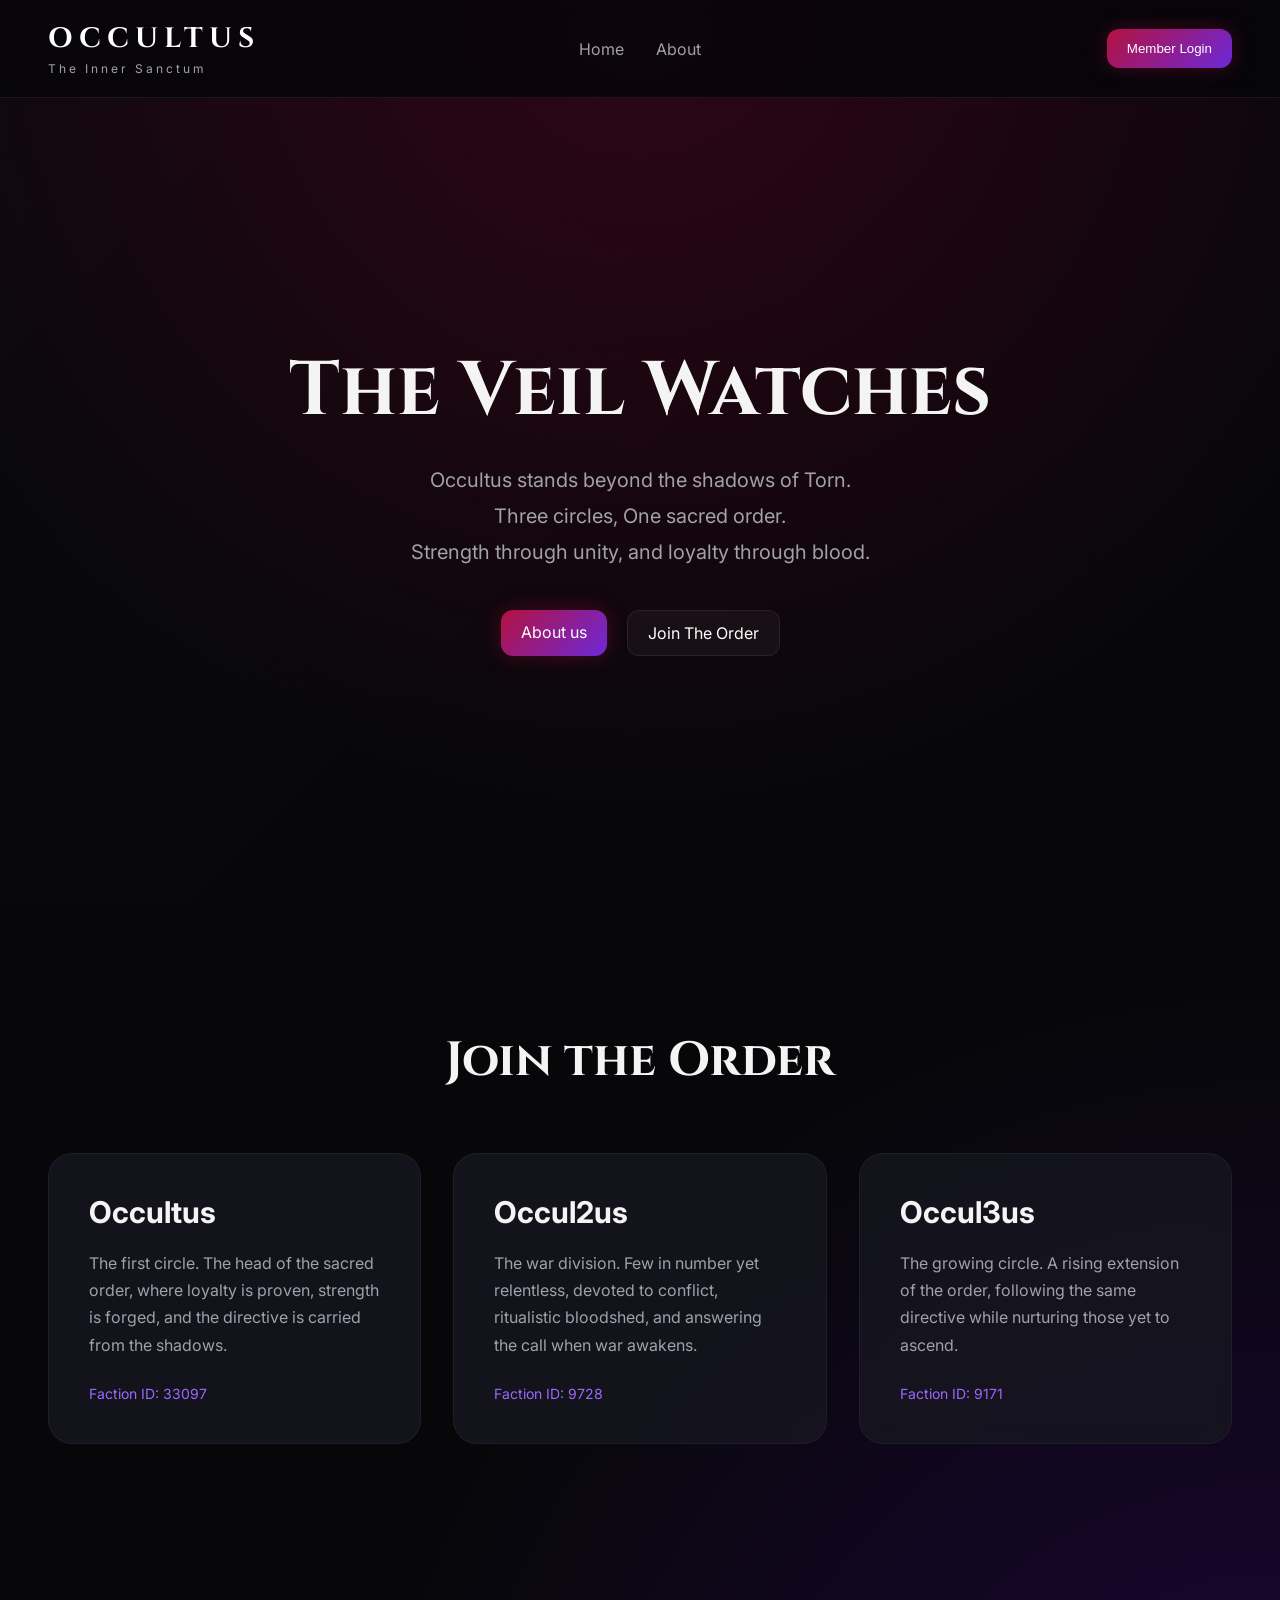
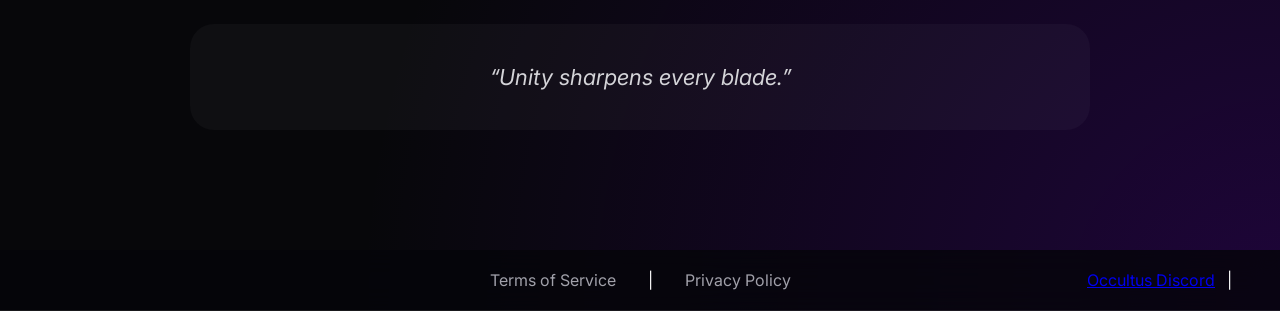
==== commit 703acaa4: "reupload" ====
--- a/index.html
+++ b/index.html
@@ -198,6 +198,33 @@
     </div>
 
   </section>
+
+
+
+    <nav class="navbar">
+
+    <div class="nav-center style=nav-link">
+      <a href="tos.html">
+        Terms of Service
+      </a>
+      |
+      <a href="privacy.html">
+        Privacy Policy
+      </a>
+    </div>
+
+    <div class="nav-right">
+      <a href="privacy.html"><i class="fa-brands fa-discord"></i>
+        Occultus Discord 
+      </a>
+      |
+
+
+
+
+    </div>
+
+  </nav>
 
   <!-- LOGIN MODAL -->
   <div id="loginModal" class="modal hidden">
--- a/css/style.css
+++ b/css/style.css
@@ -618,7 +618,7 @@
   width: 52px;
   height: 52px;
   border-radius: 50%;
-  border: 2px solid #000;
+  border: 3px solid #4f0051;
   object-fit: cover;
   display: block;
   pointer-events: none;
@@ -634,7 +634,7 @@
   width: 64px;
   height: 64px;
   border-radius: 50%;
-  border: 2px solid #000;
+  border: 3px solid #4f0051;
   object-fit: cover;
 }
 
